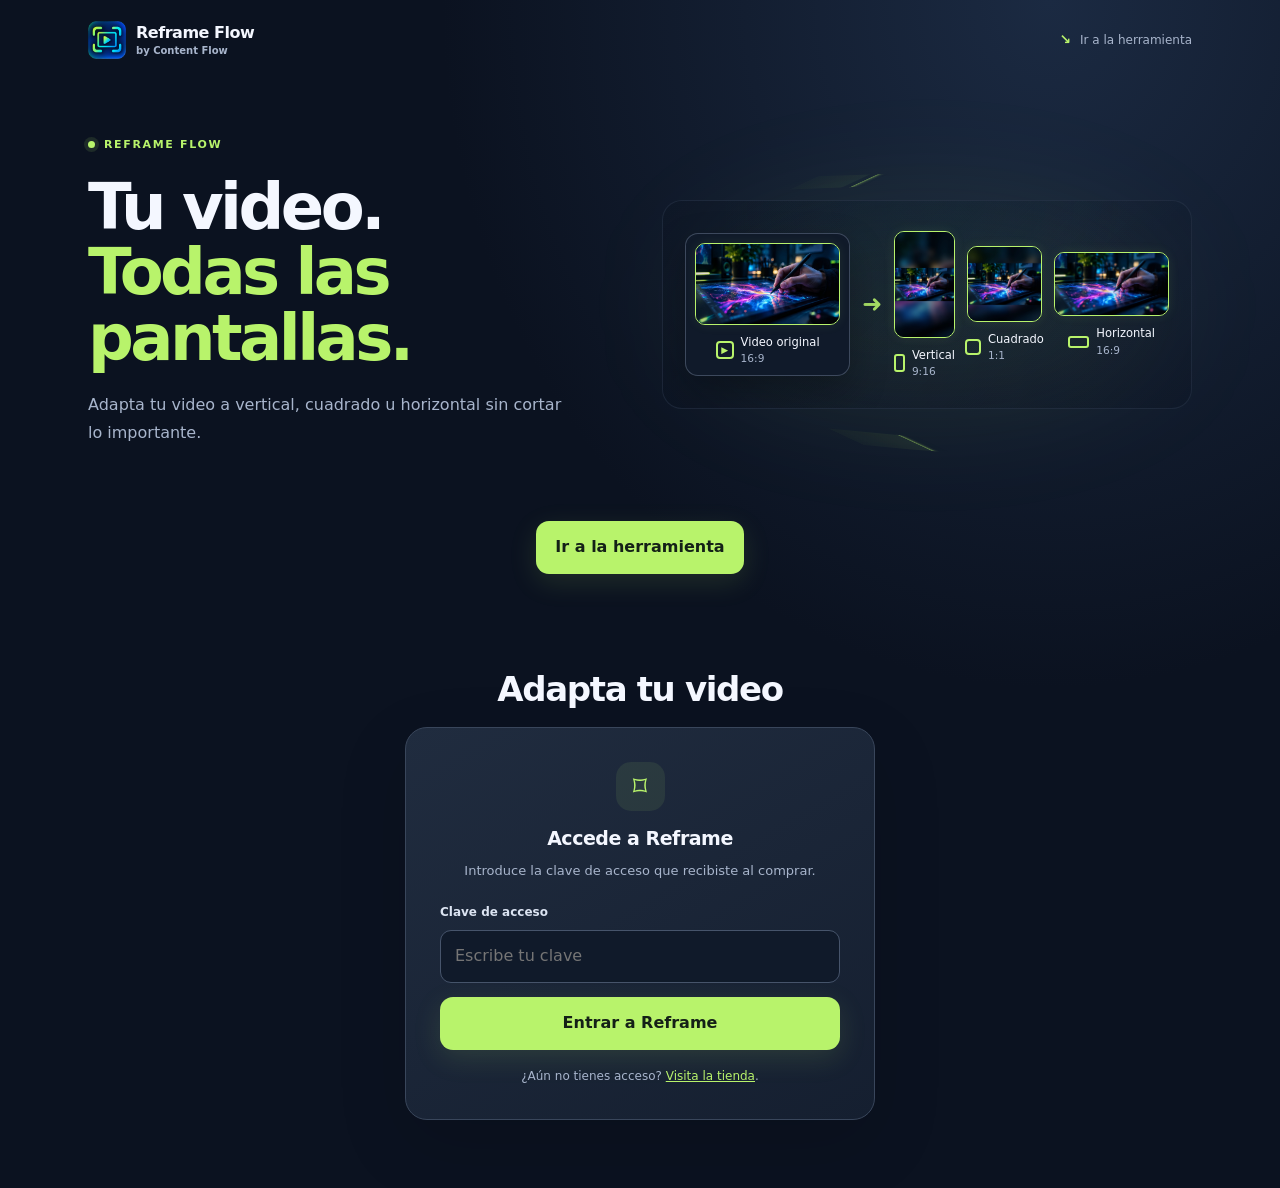
==== index.html @ ff1d7075 "Add files via upload" ====
<!doctype html>
<html lang="es">
<head>
<meta charset="utf-8"><meta name="viewport" content="width=device-width,initial-scale=1,viewport-fit=cover"><meta name="theme-color" content="#0B1220"><meta name="description" content="Adapta tu video a vertical, cuadrado u horizontal sin cortar lo importante.">
<title>Reframe Flow by Content Flow</title><meta name="color-scheme" content="dark"><link rel="icon" type="image/png" href="./reframe-flow-icon.png"><link rel="apple-touch-icon" href="./reframe-flow-icon.png"><link rel="stylesheet" href="./style.css">
</head>
<body>
<header class="topbar"><a class="brand" href="#inicio" aria-label="Reframe Flow inicio"><img class="brand-icon" src="./reframe-flow-icon.png" alt=""><span class="brand-name">Reframe Flow<small>by Content Flow</small></span></a><a class="navlink" href="#herramienta"><span class="nav-arrow" aria-hidden="true">↘</span> Ir a la herramienta</a></header>
<main>
<section class="hero" id="inicio"><div class="hero-copy"><div class="eyebrow"><span class="pulse"></span> REFRAME FLOW</div><h1>Tu video.<br><span>Todas las pantallas.</span></h1><p class="hero-text">Adapta tu video a vertical, cuadrado u horizontal sin cortar lo importante.</p></div>
<div class="hero-art" aria-label="Ejemplo visual de adaptación de un video a varios formatos">
<div class="art-glow" aria-hidden="true"></div>
<div class="showcase-demo">
  <div class="showcase-frame showcase-original"><img src="./demo-original.webp" alt="Video original en formato horizontal"><div class="showcase-label"><span class="showcase-icon play-icon" aria-hidden="true">▶</span><span>Video original<small>16:9</small></span></div></div>
  <span class="showcase-arrow" aria-hidden="true">➜</span>
  <div class="showcase-frame showcase-vertical"><img src="./demo-vertical.webp" alt="Vista vertical del mismo video"><div class="showcase-label"><span class="showcase-icon vertical-icon" aria-hidden="true"></span><span>Vertical<small>9:16</small></span></div></div>
  <div class="showcase-frame showcase-square"><img src="./demo-square.webp" alt="Vista cuadrada del mismo video"><div class="showcase-label"><span class="showcase-icon square-icon" aria-hidden="true"></span><span>Cuadrado<small>1:1</small></span></div></div>
  <div class="showcase-frame showcase-horizontal"><img src="./demo-horizontal.webp" alt="Vista horizontal del mismo video"><div class="showcase-label"><span class="showcase-icon horizontal-icon" aria-hidden="true"></span><span>Horizontal<small>16:9</small></span></div></div>
</div></div><div class="hero-cta"><a class="btn primary" href="#herramienta">Ir a la herramienta</a></div></section>
<section class="tool-section" id="herramienta"><div class="tool-intro"><h2>Adapta tu video</h2></div>
<div id="locked" class="tool-panel access-panel"><div class="lock-icon">⌑</div><h3>Accede a Reframe</h3><p>Introduce la clave de acceso que recibiste al comprar.</p><form id="unlock"><label for="key">Clave de acceso</label><input id="key" type="password" autocomplete="current-password" placeholder="Escribe tu clave" required><button class="btn primary full" type="submit">Entrar a Reframe</button><p id="unlockMsg" class="message" role="status"></p></form><p class="access-help">¿Aún no tienes acceso? <a href="https://payhip.com/PandaNotas" target="_blank" rel="noopener">Visita la tienda</a>.</p></div>
<div id="workspace" class="tool-panel hidden"><div class="panel-heading"><div><h3>Tu video</h3></div><span class="limit-pill">Un video</span></div><p class="helper">Elige tu video y adáptalo al encuadre que necesitas. Hasta 3 min 30 s.</p><label class="dropzone" for="files"><span class="upload-icon">↑</span><b>Seleccionar video</b><span>Elige un video desde tu dispositivo</span><small>Hasta 3 min 30 s</small><input id="files" type="file" accept="video/*,.mp4,.mov,.webm,.m4v,.mkv,.avi"></label><div id="filelist" class="filelist"><p class="empty-note">Todavía no has seleccionado un video.</p></div><div id="sourcePreviewWrap" class="source-preview-wrap hidden"><label>Video original</label><video id="sourcePreview" controls playsinline preload="metadata"></video></div>
<div class="divider"></div><section id="livePreviewWrap" class="live-preview-wrap hidden"><div class="live-preview-heading"><b>Elige cómo quieres tu video</b><small>Selecciona una opción para ver cómo quedará.</small></div><div id="livePreviewGrid" class="live-preview-grid" role="radiogroup" aria-label="Elige el encuadre del video"></div></section><input id="format" type="hidden" value="vertical">
<div class="name-field"><label for="outputName">Nombre del video <span>(opcional)</span></label><input id="outputName" type="text" maxlength="80" placeholder="Déjalo vacío para conservar el nombre original"><p class="helper">Añadiremos automáticamente vertical, cuadrado u horizontal al nombre.</p></div>
<details class="advanced-options"><summary>Ajustar encuadre (opcional)</summary><div class="crop-live-heading"><b>Vista previa en vivo</b></div><div class="crop-preview-card"><canvas id="cropEditor" width="360" height="540" aria-label="Vista previa del área útil del video"></canvas><p>Área útil del video · Lo que quede fuera se recortará</p></div><p class="helper">¿Ves bordes negros o necesitas cambiar el encuadre? Ajusta aquí la imagen. Si el video se ve bien, puedes dejar los valores en 0%. El fondo difuminado se adapta automáticamente.</p><div class="slider-control"><label for="horizontalCrop">Ajuste horizontal <span id="horizontalValue">0%</span></label><input id="horizontalCrop" type="range" min="0" max="40" value="0" step="1"><small>Recorta por igual desde ambos lados.</small></div><div class="slider-control"><label for="verticalCrop">Ajuste vertical <span id="verticalValue">0%</span></label><input id="verticalCrop" type="range" min="0" max="40" value="0" step="1"><small>Recorta por igual desde arriba y abajo.</small></div><div class="crop-actions"><button id="resetCrop" type="button" class="btn secondary">Restablecer</button></div></details><div id="progress" class="progress-wrap hidden"><div class="progress-top"><b id="progressText">Preparando tu video…</b><span id="pct">0%</span></div><div class="track"><div id="bar"></div></div><p id="detail" class="helper"></p></div><p id="status" class="message" role="status" aria-live="polite"></p><div class="actions"><button id="convert" class="btn primary full" disabled>Adaptar video</button><button id="cancel" class="btn secondary full hidden" type="button">Cancelar conversión</button><button id="logout" class="text-button" type="button">Cerrar acceso</button></div><div id="results" class="results hidden"></div><p class="privacy-note">Tus videos se procesan en tu dispositivo. Mantén esta página abierta y la pantalla encendida hasta que termine.</p></div></section>


</main>
<div id="cancelDialog" class="confirm-overlay hidden" role="dialog" aria-modal="true" aria-labelledby="cancelTitle"><div class="confirm-card"><h3 id="cancelTitle">¿Estás seguro de que quieres cancelar la conversión?</h3><p>Se descartará el video que se está creando.</p><div class="confirm-actions"><button id="confirmCancel" class="btn secondary" type="button">No, continuar</button><button id="confirmStop" class="btn primary" type="button">Sí, cancelar</button></div></div></div>
<script type="module" src="./app.js"></script>
</body></html>
---- style.css ----
:root{color-scheme:dark;--bg:#0b1220;--panel:#222d40;--panel2:#172235;--lime:#b8f36b;--text:#f4f7ff;--muted:#a8b5cc;--line:#344156;--danger:#ff9a9a;--good:#c8ff91;font-family:Inter,ui-sans-serif,system-ui,-apple-system,BlinkMacSystemFont,"Segoe UI",sans-serif}*{box-sizing:border-box}html{scroll-behavior:smooth;scroll-padding-top:78px}body{margin:0;background:radial-gradient(ellipse at 82% 0%,#1b2a42 0,transparent 38rem),var(--bg);color:var(--text);line-height:1.55}a{color:var(--lime);text-decoration:none}button,input,select{font:inherit}button{cursor:pointer}button:disabled{opacity:.5;cursor:not-allowed}.topbar,footer{max-width:1160px;margin:auto;padding:20px 28px;display:flex;align-items:center;justify-content:space-between;gap:20px}.topbar{height:80px}.brand{display:flex;align-items:center;gap:10px;color:var(--text);font-weight:800;letter-spacing:-.03em}.brand b{color:var(--lime)}.brand-icon{display:block;width:38px;height:38px;object-fit:contain;flex:0 0 auto}.brand-name{display:flex;flex-direction:column;line-height:1.1}.brand-name small{display:block;color:var(--muted);font-size:10px;font-weight:600;letter-spacing:0;margin-top:4px}.demo-original img{display:block;width:100%;height:auto;max-height:210px;object-fit:contain;object-position:center;background:#111c2c}.demo-original{min-width:0}.demo-original small{display:block;color:var(--muted);font-size:10px;margin-top:7px}.navlink{color:var(--muted);font-size:14px}.navlink span{color:var(--lime)}main{overflow:hidden}.hero{max-width:1160px;margin:auto;padding:56px 28px 64px;display:grid;grid-template-columns:1fr 1fr;gap:44px;align-items:center;min-height:510px}.eyebrow{font-size:11px;font-weight:800;letter-spacing:.15em;color:var(--lime);display:flex;align-items:center;gap:9px}.pulse,.art-dot{display:inline-block;width:7px;height:7px;border-radius:50%;background:var(--lime);box-shadow:0 0 0 4px #b8f36b1c}.hero h1{font-size:clamp(42px,5vw,66px);line-height:1.02;letter-spacing:-.055em;margin:22px 0 20px;max-width:620px}.hero h1 span,.section-heading h2 span{color:var(--lime)}.hero-text{max-width:510px;color:var(--muted);font-size:16px;line-height:1.75;margin:0 0 28px}.btn{border:0;border-radius:13px;padding:14px 19px;font-weight:800;display:inline-flex;align-items:center;justify-content:center;gap:24px;transition:transform .15s,filter .15s}.btn:active{transform:scale(.985)}.btn.primary{background:var(--lime);color:#142017;box-shadow:0 8px 28px #b8f36b20}.btn.primary:hover{filter:brightness(1.06)}.btn.secondary{background:#2b374b;border:1px solid var(--line);color:var(--text)}.btn.full{width:100%}.trust-row{display:flex;flex-wrap:wrap;gap:14px 20px;margin-top:22px;font-size:11px;color:#c1cde0}.trust-row i{font-style:normal;color:var(--lime);font-weight:900;margin-right:4px}.hero-art{position:relative;padding:38px 16px 22px;min-width:0}.art-glow{position:absolute;inset:12% 5%;background:#b8f36b15;filter:blur(60px);border-radius:50%}.art-label{position:relative;margin:0 0 14px 8px;color:var(--muted);font-size:10px;font-weight:800;letter-spacing:.13em;display:flex;align-items:center;gap:9px}.preview-grid{position:relative;display:flex;align-items:center;justify-content:center;gap:10px;height:300px}.preview{position:relative;overflow:hidden;border:1px solid #71809a75;border-radius:13px;background:#1a2637;box-shadow:0 20px 50px #0005}.preview img{position:absolute;z-index:1;width:100%;height:100%;object-fit:contain;object-position:center}.preview:after{content:"";position:absolute;z-index:0;inset:-12px;background:url("./hero-skate.webp") center/cover no-repeat;filter:blur(13px);transform:scale(1.08);opacity:.9}.preview:before{content:"";position:absolute;z-index:2;inset:0;background:linear-gradient(0deg,#06101d72,transparent 34%);pointer-events:none}.preview-vertical{height:250px;aspect-ratio:9/16}.preview-vertical img{object-position:43% center}.preview-square{height:198px;aspect-ratio:1}.preview-square img{object-position:46% center}.preview-wide{height:154px;aspect-ratio:16/9}.preview-wide img{object-position:center}.ratio{position:absolute;z-index:3;bottom:9px;left:10px;font-size:10px;font-weight:800;background:#0b1220d9;border:1px solid #ffffff30;padding:4px 7px;border-radius:6px}.art-caption{position:relative;display:flex;align-items:center;gap:12px;background:#172235e8;border:1px solid #344156;border-radius:13px;padding:14px 16px;margin:18px 4px 0;box-shadow:0 12px 35px #0002}.caption-check{display:grid;place-items:center;width:29px;height:29px;border-radius:50%;background:#b8f36b1a;color:var(--lime);font-weight:900}.art-caption b,.art-caption small{display:block}.art-caption b{font-size:12px}.art-caption small{font-size:11px;color:var(--muted);margin-top:2px}.format-section,.how-section,.faq-section{max-width:1100px;margin:auto;padding:52px 28px}.format-section{border-top:1px solid #34415680}.section-heading{display:flex;justify-content:space-between;align-items:end;gap:28px;margin-bottom:25px}.section-heading h2,.tool-intro h2,.how-section h2,.faq-section h2{font-size:clamp(28px,3vw,38px);letter-spacing:-.04em;line-height:1.15;margin:10px 0}.section-heading p{max-width:320px;color:var(--muted);font-size:13px;margin:0 0 4px}.format-cards{display:grid;grid-template-columns:repeat(3,1fr);gap:14px}.format-card{background:linear-gradient(140deg,#202c3f,#172235);border:1px solid var(--line);border-radius:16px;padding:20px;display:flex;align-items:center;gap:14px;min-width:0}.format-icon{width:43px;height:43px;display:grid;place-items:center;border-radius:12px;background:#b8f36b12;border:1px solid #b8f36b40;flex-shrink:0}.format-icon span{display:block;border:2px solid var(--lime);border-radius:3px}.icon-vertical span{width:13px;height:23px}.icon-square span{width:20px;height:20px}.icon-horizontal span{width:24px;height:14px}.format-card h3{font-size:15px;margin:0 0 3px}.format-card p{font-size:11px;color:var(--muted);margin:0}.format-ratio{margin-left:auto;font-size:11px;font-weight:800;color:var(--lime);background:#b8f36b13;padding:5px 7px;border-radius:6px}.tool-section{max-width:790px;margin:40px auto 0;padding:56px 24px 68px;scroll-margin-top:20px}.tool-intro{text-align:center;margin-bottom:26px}.tool-intro p{color:var(--muted);font-size:14px;margin:0}.tool-panel{background:linear-gradient(150deg,#202c3f,#151f30);border:1px solid #39465b;border-radius:22px;padding:clamp(20px,4vw,34px);box-shadow:0 24px 70px #0002}.access-panel{max-width:470px;margin:auto;text-align:center}.lock-icon{display:grid;place-items:center;margin:0 auto 13px;width:49px;height:49px;border-radius:15px;background:#b8f36b15;color:var(--lime);font-size:28px}.tool-panel h3{margin:0;font-size:19px;letter-spacing:-.025em}.access-panel>p{font-size:13px;color:var(--muted);margin:8px 0 22px}.access-panel form{text-align:left}.tool-panel label{display:block;font-size:12px;font-weight:700;color:#dce4f2}.tool-panel input[type=password],.tool-panel select{display:block;width:100%;border:1px solid #46546b;border-radius:11px;background:#101a2a;color:var(--text);padding:13px 14px;margin:8px 0 14px;outline:none}.tool-panel input:focus,.tool-panel select:focus{border-color:var(--lime);box-shadow:0 0 0 3px #b8f36b19}.access-help{font-size:12px!important;margin:17px 0 0!important}.access-help a{text-decoration:underline}.hidden{display:none!important}.panel-heading{display:flex;align-items:center;justify-content:space-between;gap:12px;margin-bottom:12px}.step-tag{font-size:9px;letter-spacing:.14em;color:var(--lime);font-weight:900;display:block;margin-bottom:5px}.limit-pill{font-size:10px;color:var(--muted);border:1px solid var(--line);padding:6px 9px;border-radius:20px;white-space:nowrap}.helper{font-size:12px;color:var(--muted);margin:0 0 16px;line-height:1.6}.dropzone{border:1px dashed #63738c;background:#101a2a80;border-radius:15px;min-height:158px;display:flex!important;flex-direction:column;align-items:center;justify-content:center;gap:5px;text-align:center;padding:18px;cursor:pointer;transition:border .2s,background .2s}.dropzone:hover{border-color:var(--lime);background:#b8f36b08}.upload-icon{width:33px;height:33px;border-radius:10px;background:#b8f36b17;color:var(--lime);font-size:23px;display:grid;place-items:center;margin-bottom:4px}.dropzone b{font-size:13px}.dropzone>span:not(.upload-icon){font-size:11px;color:var(--muted);font-weight:400}.dropzone small{font-size:10px;color:#8493aa;margin-top:4px}.dropzone input{position:absolute;width:1px;height:1px;opacity:0;pointer-events:none}.filelist{margin-top:10px}.empty-note{font-size:11px;color:#8290a6;text-align:center;margin:13px 0}.file-row,.result-row{display:flex;align-items:center;gap:12px;justify-content:space-between;border:1px solid #344156;background:#111c2c;border-radius:10px;padding:10px 12px;margin-top:7px;font-size:11px;min-width:0}.file-name{overflow-wrap:anywhere;min-width:0}.file-size{color:var(--muted);white-space:nowrap}.divider{height:1px;background:#344156;margin:24px 0}.choice-list{display:grid;gap:9px}.choice{display:flex!important;align-items:center;gap:12px;padding:13px;border:1px solid #3a485e;border-radius:12px;background:#131e2f;cursor:pointer}.choice.selected{border-color:var(--lime);background:#b8f36b0b}.choice input{position:absolute;opacity:0;pointer-events:none}.radio-mark{width:17px;height:17px;border:1px solid #73819a;border-radius:50%;flex-shrink:0;display:grid;place-items:center}.choice.selected .radio-mark{border-color:var(--lime)}.choice.selected .radio-mark:after{content:"";width:9px;height:9px;border-radius:50%;background:var(--lime)}.choice-copy{flex:1;min-width:0}.choice-copy b,.choice-copy small{display:block}.choice-copy b{font-size:12px;color:var(--text)}.choice-copy small{font-size:10px;color:var(--muted);font-weight:400;margin-top:2px}.choice-count{color:var(--lime);font-size:11px;font-weight:900}.single-format{margin-top:13px}.single-format select{margin-bottom:0}.note-card{display:flex;gap:10px;padding:12px 14px;border:1px solid #344156;border-radius:11px;background:#121d2d;margin:15px 0}.note-card>span{color:var(--lime)}.note-card p{margin:0;font-size:11px;color:#bdc9dc;line-height:1.6}.progress-wrap{margin:18px 0}.progress-top{display:flex;justify-content:space-between;gap:12px;font-size:11px;margin-bottom:8px}.progress-top span{color:var(--lime);font-weight:800}.track{height:7px;border-radius:20px;background:#344156;overflow:hidden}.track div{height:100%;width:0;background:var(--lime);border-radius:20px;transition:width .2s}.message{font-size:12px;line-height:1.5;margin:12px 0;color:var(--muted);overflow-wrap:anywhere}.message.error{color:var(--danger)}.message.success{color:var(--good)}.actions{display:grid;gap:9px;margin-top:15px}.actions .secondary{width:100%;padding:11px}.text-button{background:none;border:0;color:var(--muted);font-size:11px;padding:8px}.text-button:hover{color:var(--text)}.results{margin-top:22px;padding-top:18px;border-top:1px solid var(--line)}.results h3{margin-bottom:10px}.result-row{align-items:flex-start}.result-info{min-width:0;overflow-wrap:anywhere}.result-info small{display:block;color:var(--muted);margin-top:3px}.result-row a{white-space:nowrap;font-weight:800;font-size:11px}.zip-button{width:100%;margin-top:12px}.privacy-note{display:flex;gap:8px;color:#9eacc2;font-size:10px;line-height:1.6;margin:18px 0 0}.privacy-note span{color:var(--lime)}.how-section{border-top:1px solid #34415680}.how-section h2{margin-bottom:28px}.steps{display:grid;grid-template-columns:repeat(3,1fr);gap:22px}.steps article{border-left:1px solid #3a485e;padding:0 16px}.steps article>span{font-size:11px;color:var(--lime);font-weight:900}.steps h3{font-size:15px;margin:9px 0 5px}.steps p{font-size:12px;color:var(--muted);margin:0}.faq-section{max-width:790px;border-top:1px solid #34415680}.faq-section h2{margin-bottom:20px}.faq-section details{border-bottom:1px solid #344156;padding:15px 0}.faq-section summary{cursor:pointer;font-size:13px;font-weight:750;list-style:none;display:flex;justify-content:space-between;gap:16px}.faq-section summary:after{content:"+";color:var(--lime);font-size:18px;line-height:1}.faq-section details[open] summary:after{content:"−"}.faq-section details p{font-size:12px;color:var(--muted);line-height:1.7;margin:12px 0 3px}footer{border-top:1px solid #34415680;font-size:11px;color:var(--muted);padding-top:22px;padding-bottom:28px}footer .brand{font-size:13px}footer .brandmark{width:27px;height:27px;font-size:15px;border-radius:8px}footer>a:last-child{font-weight:700}
@media(max-width:760px){.topbar,footer{padding-left:20px;padding-right:20px}.topbar{height:68px}.hero{grid-template-columns:1fr;gap:18px;padding:42px 22px 40px;min-height:auto}.hero h1{font-size:clamp(43px,10vw,58px);margin-top:18px}.hero-text{font-size:14px}.hero-art{padding:18px 2px 8px}.preview-grid{height:245px;gap:7px}.preview-vertical{height:220px}.preview-square{height:172px}.preview-wide{height:130px}.art-caption{margin-top:13px}.format-section,.how-section,.faq-section{padding:40px 22px}.section-heading{display:block}.section-heading p{margin-top:12px}.format-cards{grid-template-columns:1fr;gap:9px}.format-card{padding:14px 16px}.tool-section{padding:42px 15px 48px;margin-top:8px}.tool-panel{border-radius:17px}.steps{grid-template-columns:1fr;gap:20px}.steps article{padding:0 0 0 14px}.faq-section{padding-bottom:44px}footer{flex-wrap:wrap}footer>span{order:3;flex-basis:100%}}
@media(max-width:380px){.hero{padding-left:17px;padding-right:17px}.hero h1{font-size:40px}.trust-row{gap:9px 12px}.preview-grid{height:205px}.preview-vertical{height:190px}.preview-square{height:150px}.preview-wide{height:110px}.tool-section{padding-left:10px;padding-right:10px}.tool-panel{padding:18px}.format-card{gap:10px}.format-card p{font-size:10px}}
\n/* V3: tighter hero spacing and reliable preview ratios on narrow screens */\n.hero{padding-top:42px}\n.preview-grid{min-height:280px}\n@media(max-width:720px){.hero{padding-top:30px}.hero h1{margin-top:14px;font-size:clamp(37px,10vw,52px);overflow-wrap:normal}.preview-grid{height:250px;gap:7px}.preview-vertical{height:210px}.preview-square{height:166px}.preview-wide{height:94px}.hero-art{min-width:0}}\n
/* V5 — Virelo: single-video workflow, removable selection, previews and advanced background crop */
.brandmark{background:var(--lime);color:#101a24}
.file-row{gap:10px}.file-name{flex:1}.remove-file{flex-shrink:0;border:1px solid #526078;background:#263349;color:var(--text);width:31px;height:31px;border-radius:9px;font-size:22px;line-height:1}.remove-file:hover{border-color:var(--danger);color:var(--danger)}
.source-preview-wrap{margin-top:14px;padding:12px;border:1px solid var(--line);border-radius:12px;background:#101a2a}.source-preview-wrap label{margin-bottom:8px}.source-preview-wrap video{display:block;width:100%;max-height:340px;background:#05080e;border-radius:8px}
.advanced-options{margin:18px 0 6px;border:1px solid #39465b;border-radius:12px;background:#121d2d;padding:13px}.advanced-options summary{cursor:pointer;font-size:12px;font-weight:800;color:var(--lime);list-style:none;display:flex;justify-content:space-between;gap:10px}.advanced-options summary:after{content:"+";font-size:17px}.advanced-options[open] summary:after{content:"−"}.advanced-options .helper{margin:12px 0}.crop-grid{display:grid;grid-template-columns:1fr 1fr;gap:14px}.crop-grid label{font-size:11px!important}.crop-grid label span{float:right;color:var(--lime)}.crop-grid input[type=range]{display:block;width:100%;accent-color:var(--lime);margin:10px 0 0}.result-grid{display:grid;grid-template-columns:repeat(auto-fit,minmax(160px,1fr));gap:12px;margin-top:14px}.result-card{min-width:0;padding:10px;border:1px solid var(--line);border-radius:13px;background:#111c2c;display:flex;flex-direction:column;gap:8px}.result-preview{width:100%;aspect-ratio:9/12;object-fit:contain;background:#05080e;border-radius:8px;max-height:300px}.result-card b{font-size:12px}.result-card small{font-size:10px;color:var(--muted);overflow-wrap:anywhere}.download-link{font-size:11px;padding:10px 8px;width:100%;gap:6px}.result-card .btn.secondary{justify-content:center}.actions .full{width:100%}
@media(max-width:420px){.crop-grid{grid-template-columns:1fr}.result-grid{grid-template-columns:1fr}.result-preview{aspect-ratio:auto;max-height:360px}.result-card{display:grid;grid-template-columns:92px minmax(0,1fr);align-items:center}.result-preview{grid-row:span 3;width:92px;height:120px}.result-card .download-link{grid-column:2}.result-card small{font-size:9px}}

/* V5.1 — original-to-three-results demo and live result preview */
.demo-flow{position:relative;display:flex;align-items:center;gap:9px;min-width:0}
.demo-original,.showcase-original{position:relative;flex:0 0 105px;min-width:0;border:1px solid #71809a75;border-radius:13px;background:#101a2a;padding:7px;box-shadow:0 16px 36px #0004}
.demo-original img,.showcase-original img{display:block;width:100%;height:150px;object-fit:cover;object-position:center;border-radius:8px}
.demo-original small,.showcase-original b{display:block;font-size:10px;color:var(--muted);margin:7px 2px 2px}
.demo-label{display:block;color:var(--lime);font-size:9px;font-weight:900;letter-spacing:.12em;margin:0 0 7px 2px}
.demo-arrow,.showcase-arrow{color:var(--lime);font-size:24px;font-weight:800;flex:0 0 auto}
.hero-art .preview-grid{flex:1;min-width:0;gap:6px;height:245px}
.hero-art .preview-vertical{height:204px}.hero-art .preview-square{height:160px}.hero-art .preview-wide{height:102px}
.format-section{padding-top:42px;padding-bottom:44px}
.showcase-flow{display:flex;align-items:center;gap:14px}
.showcase-original{flex-basis:140px;padding:9px}
.showcase-original img{height:160px}
.showcase-original b{font-size:11px;color:var(--text)}
.format-cards{flex:1;min-width:0;display:grid;grid-template-columns:repeat(3,minmax(0,1fr));gap:10px}
.format-card{padding:11px;display:flex;flex-direction:column;align-items:stretch;gap:8px;position:relative}
.format-thumb{height:115px;display:flex;align-items:center;justify-content:center;overflow:hidden;border-radius:8px;background:#0a111d;position:relative}
.format-thumb img{height:100%;width:100%;object-fit:cover;filter:blur(0);}
.thumb-vertical{height:140px}.thumb-vertical img{object-fit:cover}.thumb-square{aspect-ratio:1;height:auto}.thumb-horizontal{height:78px;margin-top:auto;margin-bottom:auto}
.format-card>div:nth-child(2){padding-right:0}.format-card h3{font-size:13px}.format-card p{font-size:10px;min-height:28px}.format-ratio{margin:0;align-self:flex-start}
.live-preview-wrap{margin:18px 0;padding:14px;border:1px solid #39465b;border-radius:13px;background:#111c2c}
.live-preview-heading{display:flex;justify-content:space-between;gap:8px;align-items:center;font-size:12px}.live-preview-heading span{color:var(--lime);font-size:10px}
.live-preview-grid{display:grid;grid-template-columns:repeat(3,minmax(0,1fr));gap:9px;margin-top:12px}
.live-preview-card{min-width:0;text-align:center}.live-preview-card canvas{display:block;width:100%;max-height:230px;object-fit:contain;background:#05080e;border-radius:7px;border:1px solid #3c4a60}
.live-preview-card span{display:block;font-size:10px;color:var(--muted);margin-top:6px}.inactive-preview{opacity:.35}
@media(max-width:760px){.demo-flow{gap:6px}.demo-original{flex-basis:78px;padding:5px}.demo-original img{height:118px}.hero-art .preview-grid{height:205px}.hero-art .preview-vertical{height:178px}.hero-art .preview-square{height:136px}.hero-art .preview-wide{height:88px}.demo-arrow{font-size:18px}.showcase-flow{gap:8px;align-items:stretch}.showcase-original{flex-basis:90px;padding:6px}.showcase-original img{height:120px}.format-cards{gap:6px}.format-card{padding:7px;gap:6px}.format-thumb{height:78px}.thumb-vertical{height:100px}.thumb-horizontal{height:52px}.format-card h3{font-size:11px}.format-card p{font-size:9px;min-height:30px}.format-ratio{font-size:9px;padding:4px 5px}.live-preview-grid{gap:6px}.live-preview-card canvas{max-height:160px}}
@media(max-width:430px){.demo-original{flex-basis:70px}.demo-original img{height:105px}.hero-art .preview-grid{height:180px}.hero-art .preview-vertical{height:154px}.hero-art .preview-square{height:118px}.hero-art .preview-wide{height:75px}.showcase-original{flex-basis:75px}.showcase-original img{height:100px}.format-thumb{height:62px}.thumb-vertical{height:80px}.thumb-horizontal{height:42px}.format-card p{font-size:8px}.format-ratio{font-size:8px}.live-preview-heading{align-items:flex-start;flex-direction:column}.live-preview-card canvas{max-height:125px}}

/* Virelo V5.2 — visual-first, minimal creator workflow */
.navlink{font-size:12px}
.hero{padding-bottom:30px}
.hero-text{max-width:490px}
.trust-row span:last-child{display:none}
.tool-section{padding-top:26px}
.tool-intro{margin-bottom:18px}
.tool-intro h2{font-size:clamp(25px,4vw,34px);margin:0}
.tool-intro p{display:none}
.step-tag{display:none}
.panel-heading h3{margin-top:0}
.live-preview-wrap{margin:22px 0 18px;padding:16px;background:#0d1726;border-color:#344156}
.live-preview-heading{font-size:15px;margin-bottom:12px}
.live-preview-grid{grid-template-columns:repeat(3,minmax(0,1fr));gap:14px;align-items:end}
.live-preview-card{min-width:0;padding:8px;border:1px solid #344156;border-radius:12px;background:#101b2b}
.live-preview-card canvas{width:100%;height:auto;max-height:none;object-fit:contain;border:0;background:#05080e;border-radius:7px}
.live-preview-card span{font-size:12px;color:#f4f7ff;font-weight:700;margin-top:9px}
.advanced-options{margin:20px 0 12px}
.advanced-options summary{font-size:14px;min-height:24px;align-items:center}
.advanced-options .helper{font-size:12px;line-height:1.55}
.crop-editor-wrap{width:100%;max-width:700px;margin:12px auto 0;overflow:hidden;border-radius:10px;background:#05080e;border:1px solid #3a485e;touch-action:none}
#cropEditor{display:block;width:100%;height:auto;touch-action:none;cursor:crosshair}
.crop-actions{display:flex;justify-content:flex-end;margin-top:10px}
.name-field{margin:18px 0 8px}
.name-field>label{display:block;font-size:13px;font-weight:750;margin-bottom:8px}
.name-field>label span{color:var(--muted);font-weight:400}
.name-field input{width:100%;background:#101b2b;border:1px solid #3a485e;border-radius:10px;color:var(--text);padding:13px;font:inherit;font-size:13px;outline:none}
.name-field input:focus{border-color:var(--lime)}
.name-field .helper{margin:6px 0 0;font-size:10px}
.privacy-note{font-size:11px}
/* No extra explanatory footer/FAQ/steps: the demonstration carries the message. */
.how-section,.faq-section,footer,.format-section{display:none!important}
@media(max-width:760px){
 .hero{padding:28px 18px 28px;gap:10px}
 .hero h1{font-size:clamp(36px,9vw,50px)}
 .hero-text{font-size:13px}
 .hero-art{padding-top:8px}
 .live-preview-grid{grid-template-columns:1fr;gap:12px}
 .live-preview-card{display:grid;grid-template-columns:minmax(0,1fr) auto;align-items:center;gap:10px;padding:10px}
 .live-preview-card canvas{max-height:300px;width:auto;max-width:100%;justify-self:center}
 .live-preview-card span{min-width:76px;text-align:left;margin:0}
 .tool-section{padding:30px 12px 40px}
 .tool-panel{padding:18px}
}
@media(max-width:420px){.live-preview-card canvas{max-height:260px}.hero{padding-left:15px;padding-right:15px}.trust-row{gap:8px 12px}}

/* Reframe V1 — controls centered and mobile-friendly */
.slider-control{margin:16px 0;display:grid;gap:8px}.slider-control label{display:flex;justify-content:space-between;gap:10px;font-size:13px;font-weight:750}.slider-control label span{color:var(--lime)}.slider-control input[type=range]{width:100%;accent-color:var(--lime);min-height:28px}.slider-control small{font-size:11px;color:var(--muted)}.crop-editor-wrap{display:none!important}.advanced-options summary{cursor:pointer}.result-card{display:grid;gap:10px;border:1px solid #344156;background:#111c2c;border-radius:12px;padding:12px;margin-top:12px}.result-preview{width:100%;max-height:420px;background:#05080e;border-radius:8px}.download-link{text-align:center;display:block;text-decoration:none}.results h3{font-size:20px}.results .result-grid{display:grid;grid-template-columns:minmax(0,1fr);gap:10px}.privacy-note{align-items:flex-start}

.confirm-overlay{position:fixed;inset:0;z-index:1000;background:#050912cc;display:grid;place-items:center;padding:20px}.confirm-overlay.hidden{display:none}.confirm-card{width:min(100%,420px);padding:22px;border:1px solid #3a485e;border-radius:16px;background:#172337;box-shadow:0 20px 80px #0008}.confirm-card h3{font-size:18px;line-height:1.4;margin:0 0 10px}.confirm-card p{font-size:13px;color:var(--muted);line-height:1.5}.confirm-actions{display:flex;gap:10px;margin-top:20px}.confirm-actions button{flex:1;min-width:0}

/* ContentFlow Reframe V3 — tarjetas seleccionables con la paleta oscura original */
.live-preview-wrap{margin:18px 0 22px;padding:0;border:0;border-radius:0;background:transparent}
.live-preview-heading{display:flex;flex-direction:column;align-items:flex-start;gap:3px;margin-bottom:13px;color:var(--text);font-size:19px}
.live-preview-heading small{font-size:12px;font-weight:400;color:var(--muted)}
.live-preview-grid{display:grid;grid-template-columns:repeat(3,minmax(0,1fr));gap:14px;margin-top:0;align-items:stretch}
.live-preview-card{position:relative;display:flex!important;flex-direction:column;align-items:stretch;gap:0;width:100%;min-width:0;text-align:left;padding:10px;border:1px solid var(--line);border-radius:14px;background:var(--panel);color:var(--text);cursor:pointer;transition:border-color .15s,box-shadow .15s,transform .15s;appearance:none;font:inherit}
.live-preview-card:hover{border-color:var(--lime);transform:translateY(-1px)}
.live-preview-card.selected{border:2px solid var(--lime);padding:9px;box-shadow:0 0 0 3px #b8f36b12;background:#26354a}
.live-preview-card:focus-visible{outline:3px solid var(--lime);outline-offset:3px}
.live-preview-card .format-image-wrap{display:flex;align-items:center;justify-content:center;min-height:120px;width:100%;overflow:hidden;border-radius:8px;background:#172235}
.live-preview-card canvas{display:block;width:100%;height:auto;max-height:220px;object-fit:contain;border:0;border-radius:8px;background:#172235}
.live-preview-card[data-key="vertical"] canvas{aspect-ratio:9/16}
.live-preview-card[data-key="square"] canvas{aspect-ratio:1/1}
.live-preview-card[data-key="landscape"] canvas{aspect-ratio:16/9}
.live-preview-card .format-card-copy{display:flex;flex-direction:column;align-items:flex-start;gap:3px;margin:11px 3px 3px;min-width:0;text-align:left}
.live-preview-card .format-card-copy b{font-size:15px;line-height:1.3;color:var(--text)}
.live-preview-card .format-ratio{font-size:12px;font-weight:700;color:var(--lime)}
.live-preview-card .format-platforms{font-size:11px;line-height:1.4;color:var(--muted);overflow-wrap:anywhere}
.live-preview-card .format-desc{font-size:11px;line-height:1.45;color:var(--muted);font-weight:400}
.live-preview-card .format-check{display:none;position:absolute;right:17px;top:17px;width:24px;height:24px;border-radius:50%;background:var(--lime);color:#101a24;align-items:center;justify-content:center;font-size:14px;font-weight:900;box-shadow:0 2px 8px #0004}
.live-preview-card.selected .format-check{display:flex}
#workspace .advanced-options{border:1px solid var(--line);border-radius:12px;padding:13px 15px;color:var(--text);background:var(--panel2)}
#workspace .advanced-options summary{font-size:13px;font-weight:750;color:var(--text)}
#workspace .advanced-options .slider-control label span{color:var(--lime)}
#workspace .advanced-options input[type=range]{accent-color:var(--lime)}
#workspace .source-preview-wrap video{max-height:420px}
@media(max-width:760px){
 #workspace.tool-panel{padding:17px;border-radius:17px}
 .live-preview-heading{font-size:17px}
 .live-preview-grid{grid-template-columns:1fr;gap:10px}
 .live-preview-card{display:grid!important;grid-template-columns:minmax(88px,34%) minmax(0,1fr);grid-template-rows:auto;align-items:center;gap:12px;padding:10px}
 .live-preview-card.selected{padding:9px}
 .live-preview-card .format-image-wrap{min-height:100px;height:116px;display:flex;align-items:center;justify-content:center}
 .live-preview-card canvas{width:100%;height:100%;max-height:116px;object-fit:contain}
 .live-preview-card .format-card-copy{margin:0 24px 0 0;gap:4px}
 .live-preview-card .format-card-copy b{font-size:14px}
 .live-preview-card .format-platforms{font-size:10px}
 .live-preview-card .format-desc{font-size:10px}
 .live-preview-card .format-check{right:10px;top:10px;width:21px;height:21px}
 #workspace .source-preview-wrap video{max-height:300px}
}
@media(max-width:360px){.live-preview-card{grid-template-columns:82px minmax(0,1fr);gap:9px;padding:8px}.live-preview-card.selected{padding:7px}.live-preview-card .format-image-wrap{height:100px;min-height:100px}.live-preview-card canvas{max-height:100px}.live-preview-card .format-card-copy b{font-size:13px}}

/* Reframe V4: live crop preview, matching the approved dark mobile mockup */
.crop-live-heading{margin:14px 0 10px;color:var(--lime);font-size:13px;font-weight:800}
.crop-preview-card{background:#222d40;border-radius:16px;padding:14px;display:flex;flex-direction:column;align-items:center;gap:10px;overflow:hidden}
#cropEditor{display:block!important;width:auto;height:auto;max-width:100%;max-height:62vh;aspect-ratio:2/3;border-radius:18px;background:#0b1220;touch-action:pan-y;cursor:default}
.crop-preview-card p{margin:0;text-align:center;color:var(--muted);font-size:12px;line-height:1.45}
@media(min-width:700px){#cropEditor{max-height:520px}.crop-preview-card{padding:20px}}

/* During rendering, freeze every setting that could change the current job. */
#workspace.is-rendering .live-preview-card{pointer-events:none;cursor:not-allowed;opacity:.58;}
#workspace.is-rendering .live-preview-card.selected{opacity:1;}
#workspace.is-rendering .advanced-options summary{pointer-events:none;cursor:not-allowed;opacity:.55}
#workspace.is-rendering .advanced-options{pointer-events:none}
#workspace.is-rendering .actions .text-button{pointer-events:none;opacity:.4}
#workspace.is-rendering .file-row .remove-file{pointer-events:none}
#workspace.is-rendering .dropzone{pointer-events:none;opacity:.55;}
#workspace.is-rendering .source-preview-wrap video{pointer-events:none;}
#workspace.is-rendering input[type="range"]{opacity:.45;}
#workspace.is-rendering .name-field{opacity:.7;}

/* Hero demonstration: one consistent, navy-and-lime visual explaining the three aspect ratios. */
.hero-demo-image{display:block;width:100%;height:auto;aspect-ratio:16/9;object-fit:contain;border:1px solid #344156;border-radius:18px;background:#0b1220;box-shadow:0 18px 50px #0003;}
.hero-art{min-width:0;}

/* Resultado: miniatura estática, sin controles de reproducción */
.result-thumbnail{display:block;width:100%;height:auto;max-height:300px;aspect-ratio:16/9;object-fit:contain;object-position:center;background:#05080e;border-radius:8px;pointer-events:none;user-select:none;-webkit-user-drag:none}
@media(max-width:420px){.result-thumbnail{grid-row:span 3;width:92px;height:120px;aspect-ratio:auto;object-fit:contain}.result-card{grid-template-columns:92px minmax(0,1fr)}}


/* V13 final polish based on the user's working V12. */
.navlink .nav-arrow{display:inline-block;color:var(--lime);font-size:1.15em;font-weight:900;margin-right:5px;transition:transform .18s ease}
.navlink:hover .nav-arrow{transform:translate(2px,2px)}
.hero{grid-template-columns:1fr 1fr;align-items:center}
.hero-cta{grid-column:1 / -1;display:flex;justify-content:center;margin-top:2px}
@media(max-width:760px){.hero{grid-template-columns:1fr}.hero-art{grid-row:2}.hero-cta{grid-row:3;justify-content:stretch}.hero-cta .btn{width:100%}}
/* During conversion the frozen source preview is visibly intentional, while progress and cancel remain interactive. */
#workspace.is-rendering .source-preview-wrap{position:relative}
#workspace.is-rendering .source-preview-wrap:after{content:"Adaptando video…";position:absolute;inset:27px 0 0;display:flex;align-items:center;justify-content:center;text-align:center;padding:16px;color:var(--text);font-weight:800;font-size:13px;letter-spacing:.01em;background:linear-gradient(135deg,rgba(11,18,32,.72),rgba(34,45,64,.84));border:1px solid rgba(184,243,107,.38);border-radius:12px;backdrop-filter:blur(3px);pointer-events:none}
#workspace.is-rendering .file-row,#workspace.is-rendering .live-preview-grid,#workspace.is-rendering .crop-preview-card{opacity:.72}
#workspace.is-rendering .dropzone{filter:saturate(.55)}
#workspace.is-rendering .progress-wrap{border:1px solid rgba(184,243,107,.3);border-radius:12px;padding:14px;background:rgba(184,243,107,.045)}


/* V15: seamless hero showcase with native crisp labels and balanced vertical spacing. */
.hero-art{position:relative;isolation:isolate;padding:24px 0 26px;min-width:0;}
.hero-art::before,.hero-art::after{content:"";position:absolute;z-index:-1;pointer-events:none;left:-12%;right:-12%;height:24%;opacity:.7;filter:drop-shadow(0 0 9px #b8f36b20);}
.hero-art::before{top:-13%;background:linear-gradient(155deg,transparent 37%,#b8f36b08 37.2%,#b8f36b14 43%,transparent 43.3%),linear-gradient(155deg,transparent 44%,#b8f36b9a 44.2%,#b8f36b20 44.6%,transparent 45%);clip-path:polygon(0 65%,28% 57%,55% 48%,75% 22%,100% 0,100% 28%,76% 47%,55% 66%,28% 77%,0 83%);}
.hero-art::after{bottom:-13%;background:linear-gradient(25deg,transparent 40%,#b8f36b0b 40.2%,#b8f36b18 47%,transparent 47.3%),linear-gradient(25deg,transparent 47%,#b8f36b9a 47.2%,#b8f36b18 47.6%,transparent 48%);clip-path:polygon(0 0,24% 24%,48% 48%,75% 63%,100% 67%,100% 100%,75% 88%,48% 69%,24% 45%,0 20%);}
.showcase-demo{position:relative;display:grid;grid-template-columns:minmax(0,1.7fr) auto minmax(0,.62fr) minmax(0,.78fr) minmax(0,1.18fr);align-items:center;gap:12px;width:100%;padding:30px 22px;border:1px solid #34415665;border-radius:20px;background:linear-gradient(135deg,#0b12204d,#0b122018 58%,#0b122044);overflow:hidden;}
.showcase-demo::before{content:"";position:absolute;inset:0;pointer-events:none;background:radial-gradient(ellipse at 50% 0%,#123b4825,transparent 55%),linear-gradient(90deg,transparent,#0b122012,transparent);}
.showcase-frame{position:relative;z-index:1;min-width:0;display:flex;flex-direction:column;align-items:stretch;gap:10px;}
.showcase-frame img{display:block;width:100%;height:auto;aspect-ratio:var(--frame-ratio);object-fit:cover;border:1.5px solid var(--lime);border-radius:10px;box-shadow:0 0 12px #b8f36b16;}
.showcase-original{--frame-ratio:16/9}.showcase-vertical{--frame-ratio:9/16}.showcase-square{--frame-ratio:1/1}.showcase-horizontal{--frame-ratio:16/9}
.showcase-label{display:flex;align-items:center;justify-content:center;gap:7px;color:var(--text);font-size:clamp(10px,.9vw,12px);line-height:1.25;white-space:nowrap;}
.showcase-label small{display:block;color:var(--muted);font-size:.92em;margin-top:3px;}
.showcase-icon{display:inline-flex;align-items:center;justify-content:center;flex:0 0 auto;width:18px;height:18px;color:var(--lime);border:2px solid var(--lime);border-radius:4px;font-size:10px;line-height:1;}
.play-icon{font-size:9px}.vertical-icon{width:11px;height:18px;border-radius:3px}.square-icon{width:16px;height:16px}.horizontal-icon{width:21px;height:12px;border-radius:3px}
.showcase-arrow{align-self:center;color:var(--lime);font-size:24px;font-weight:800;}
.hero-demo-image{display:none!important}
@media(max-width:760px){.hero-text{margin-bottom:12px}.hero-art{padding:8px 2px 14px}.showcase-demo{grid-template-columns:minmax(0,1.7fr) auto minmax(0,.62fr) minmax(0,.78fr) minmax(0,1.18fr);gap:6px;padding:24px 10px;border-color:#34415635;border-radius:16px}.showcase-frame{gap:7px}.showcase-frame img{border-radius:7px;border-width:1.3px}.showcase-label{font-size:clamp(7px,2.1vw,10px);gap:4px}.showcase-label small{margin-top:2px}.showcase-icon{width:13px;height:13px;border-width:1.5px;border-radius:3px;font-size:7px}.vertical-icon{width:8px;height:14px}.square-icon{width:12px;height:12px}.horizontal-icon{width:16px;height:9px}.showcase-arrow{font-size:16px}.hero-art::before,.hero-art::after{height:18%;opacity:.45}}
@media(max-width:370px){.showcase-demo{gap:4px;padding:20px 7px}.showcase-label{font-size:7px;gap:3px}.showcase-icon{width:11px;height:11px}.vertical-icon{width:7px;height:12px}.square-icon{width:10px;height:10px}.horizontal-icon{width:14px;height:8px}.showcase-arrow{font-size:13px}}
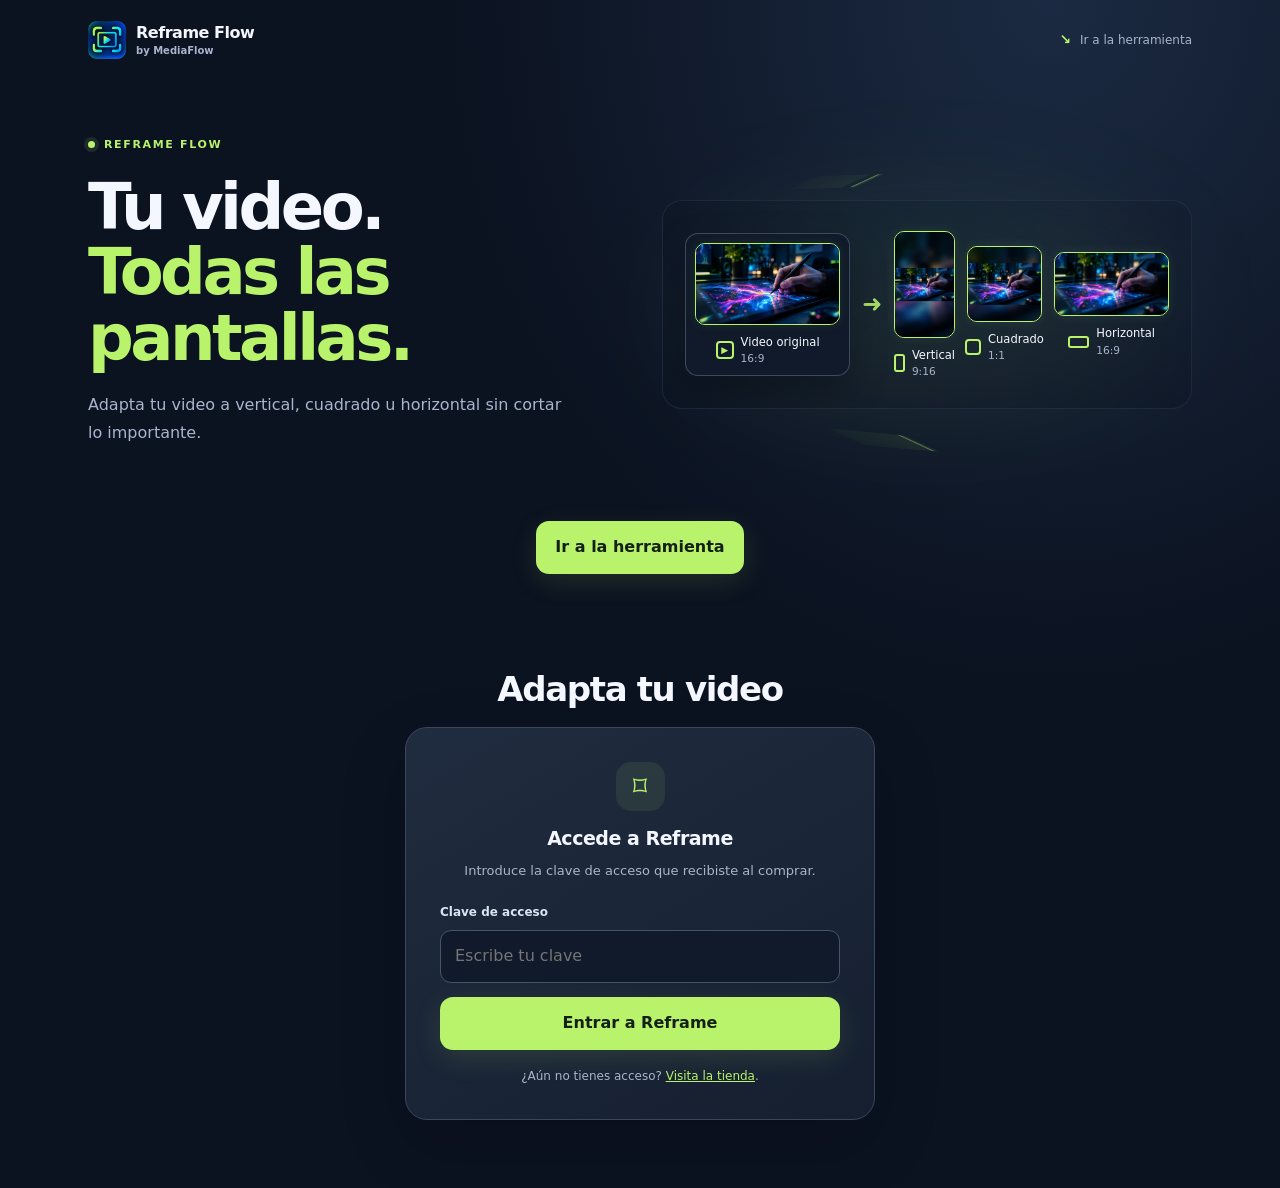
==== commit b0a7ede1: "Change title and branding from Content Flow to MediaFlow" ====
--- a/index.html
+++ b/index.html
@@ -2,10 +2,10 @@
 <html lang="es">
 <head>
 <meta charset="utf-8"><meta name="viewport" content="width=device-width,initial-scale=1,viewport-fit=cover"><meta name="theme-color" content="#0B1220"><meta name="description" content="Adapta tu video a vertical, cuadrado u horizontal sin cortar lo importante.">
-<title>Reframe Flow by Content Flow</title><meta name="color-scheme" content="dark"><link rel="icon" type="image/png" href="./reframe-flow-icon.png"><link rel="apple-touch-icon" href="./reframe-flow-icon.png"><link rel="stylesheet" href="./style.css">
+<title>Reframe Flow by MediaFlow</title><meta name="color-scheme" content="dark"><link rel="icon" type="image/png" href="./reframe-flow-icon.png"><link rel="apple-touch-icon" href="./reframe-flow-icon.png"><link rel="stylesheet" href="./style.css">
 </head>
 <body>
-<header class="topbar"><a class="brand" href="#inicio" aria-label="Reframe Flow inicio"><img class="brand-icon" src="./reframe-flow-icon.png" alt=""><span class="brand-name">Reframe Flow<small>by Content Flow</small></span></a><a class="navlink" href="#herramienta"><span class="nav-arrow" aria-hidden="true">↘</span> Ir a la herramienta</a></header>
+<header class="topbar"><a class="brand" href="#inicio" aria-label="Reframe Flow inicio"><img class="brand-icon" src="./reframe-flow-icon.png" alt=""><span class="brand-name">Reframe Flow<small>by MediaFlow</small></span></a><a class="navlink" href="#herramienta"><span class="nav-arrow" aria-hidden="true">↘</span> Ir a la herramienta</a></header>
 <main>
 <section class="hero" id="inicio"><div class="hero-copy"><div class="eyebrow"><span class="pulse"></span> REFRAME FLOW</div><h1>Tu video.<br><span>Todas las pantallas.</span></h1><p class="hero-text">Adapta tu video a vertical, cuadrado u horizontal sin cortar lo importante.</p></div>
 <div class="hero-art" aria-label="Ejemplo visual de adaptación de un video a varios formatos">
@@ -18,7 +18,7 @@
   <div class="showcase-frame showcase-horizontal"><img src="./demo-horizontal.webp" alt="Vista horizontal del mismo video"><div class="showcase-label"><span class="showcase-icon horizontal-icon" aria-hidden="true"></span><span>Horizontal<small>16:9</small></span></div></div>
 </div></div><div class="hero-cta"><a class="btn primary" href="#herramienta">Ir a la herramienta</a></div></section>
 <section class="tool-section" id="herramienta"><div class="tool-intro"><h2>Adapta tu video</h2></div>
-<div id="locked" class="tool-panel access-panel"><div class="lock-icon">⌑</div><h3>Accede a Reframe</h3><p>Introduce la clave de acceso que recibiste al comprar.</p><form id="unlock"><label for="key">Clave de acceso</label><input id="key" type="password" autocomplete="current-password" placeholder="Escribe tu clave" required><button class="btn primary full" type="submit">Entrar a Reframe</button><p id="unlockMsg" class="message" role="status"></p></form><p class="access-help">¿Aún no tienes acceso? <a href="https://payhip.com/PandaNotas" target="_blank" rel="noopener">Visita la tienda</a>.</p></div>
+<div id="locked" class="tool-panel access-panel"><div class="lock-icon">⌑</div><h3>Accede a Reframe</h3><p>Introduce la clave de acceso que recibiste al comprar.</p><form id="unlock"><label for="key">Clave de acceso</label><input id="key" type="password" autocomplete="current-password" placeholder="Escribe tu clave" required><button class="btn primary full" type="submit">Entrar a Reframe</button><p id="unlockMsg" class="message" role="status"></p></form><p class="access-help">¿Aún no tienes acceso? <a href="https://payhip.com/b/sxu7q" target="_blank" rel="noopener">Visita la tienda</a>.</p></div>
 <div id="workspace" class="tool-panel hidden"><div class="panel-heading"><div><h3>Tu video</h3></div><span class="limit-pill">Un video</span></div><p class="helper">Elige tu video y adáptalo al encuadre que necesitas. Hasta 3 min 30 s.</p><label class="dropzone" for="files"><span class="upload-icon">↑</span><b>Seleccionar video</b><span>Elige un video desde tu dispositivo</span><small>Hasta 3 min 30 s</small><input id="files" type="file" accept="video/*,.mp4,.mov,.webm,.m4v,.mkv,.avi"></label><div id="filelist" class="filelist"><p class="empty-note">Todavía no has seleccionado un video.</p></div><div id="sourcePreviewWrap" class="source-preview-wrap hidden"><label>Video original</label><video id="sourcePreview" controls playsinline preload="metadata"></video></div>
 <div class="divider"></div><section id="livePreviewWrap" class="live-preview-wrap hidden"><div class="live-preview-heading"><b>Elige cómo quieres tu video</b><small>Selecciona una opción para ver cómo quedará.</small></div><div id="livePreviewGrid" class="live-preview-grid" role="radiogroup" aria-label="Elige el encuadre del video"></div></section><input id="format" type="hidden" value="vertical">
 <div class="name-field"><label for="outputName">Nombre del video <span>(opcional)</span></label><input id="outputName" type="text" maxlength="80" placeholder="Déjalo vacío para conservar el nombre original"><p class="helper">Añadiremos automáticamente vertical, cuadrado u horizontal al nombre.</p></div>
